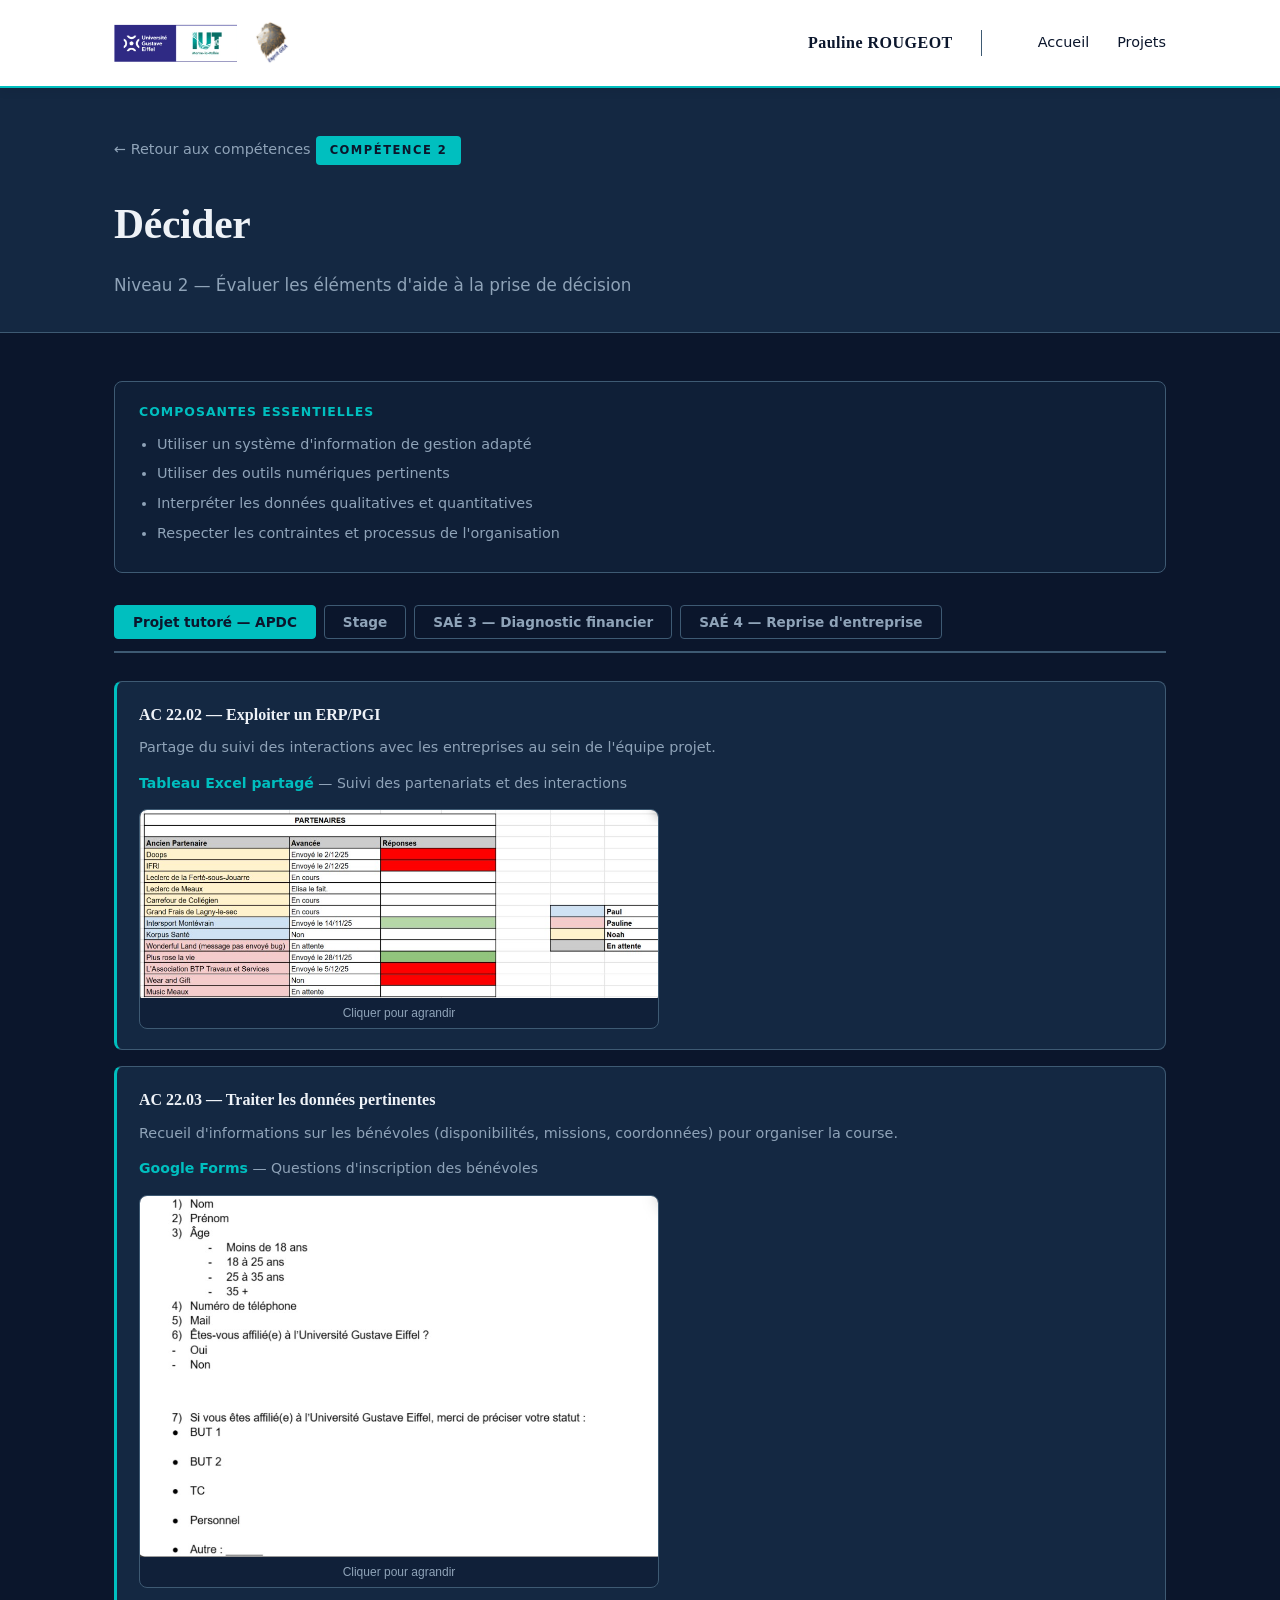
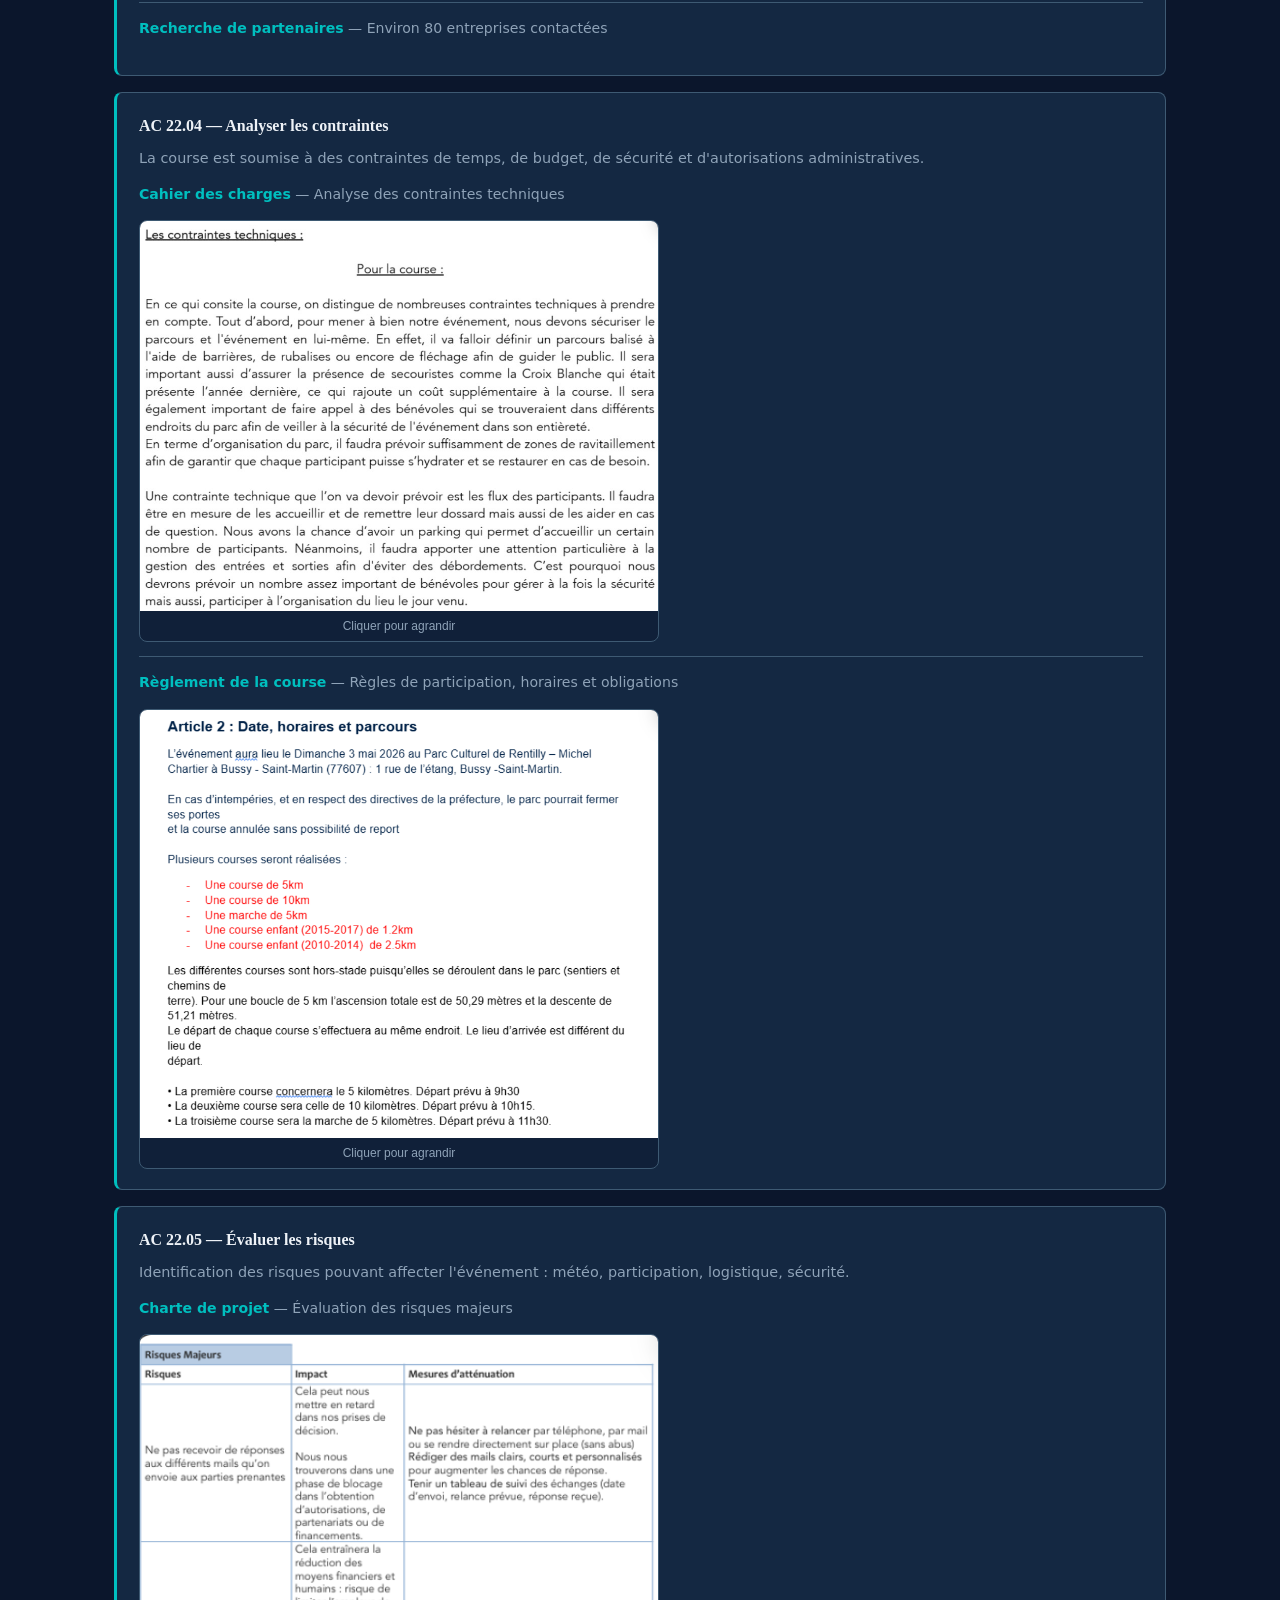
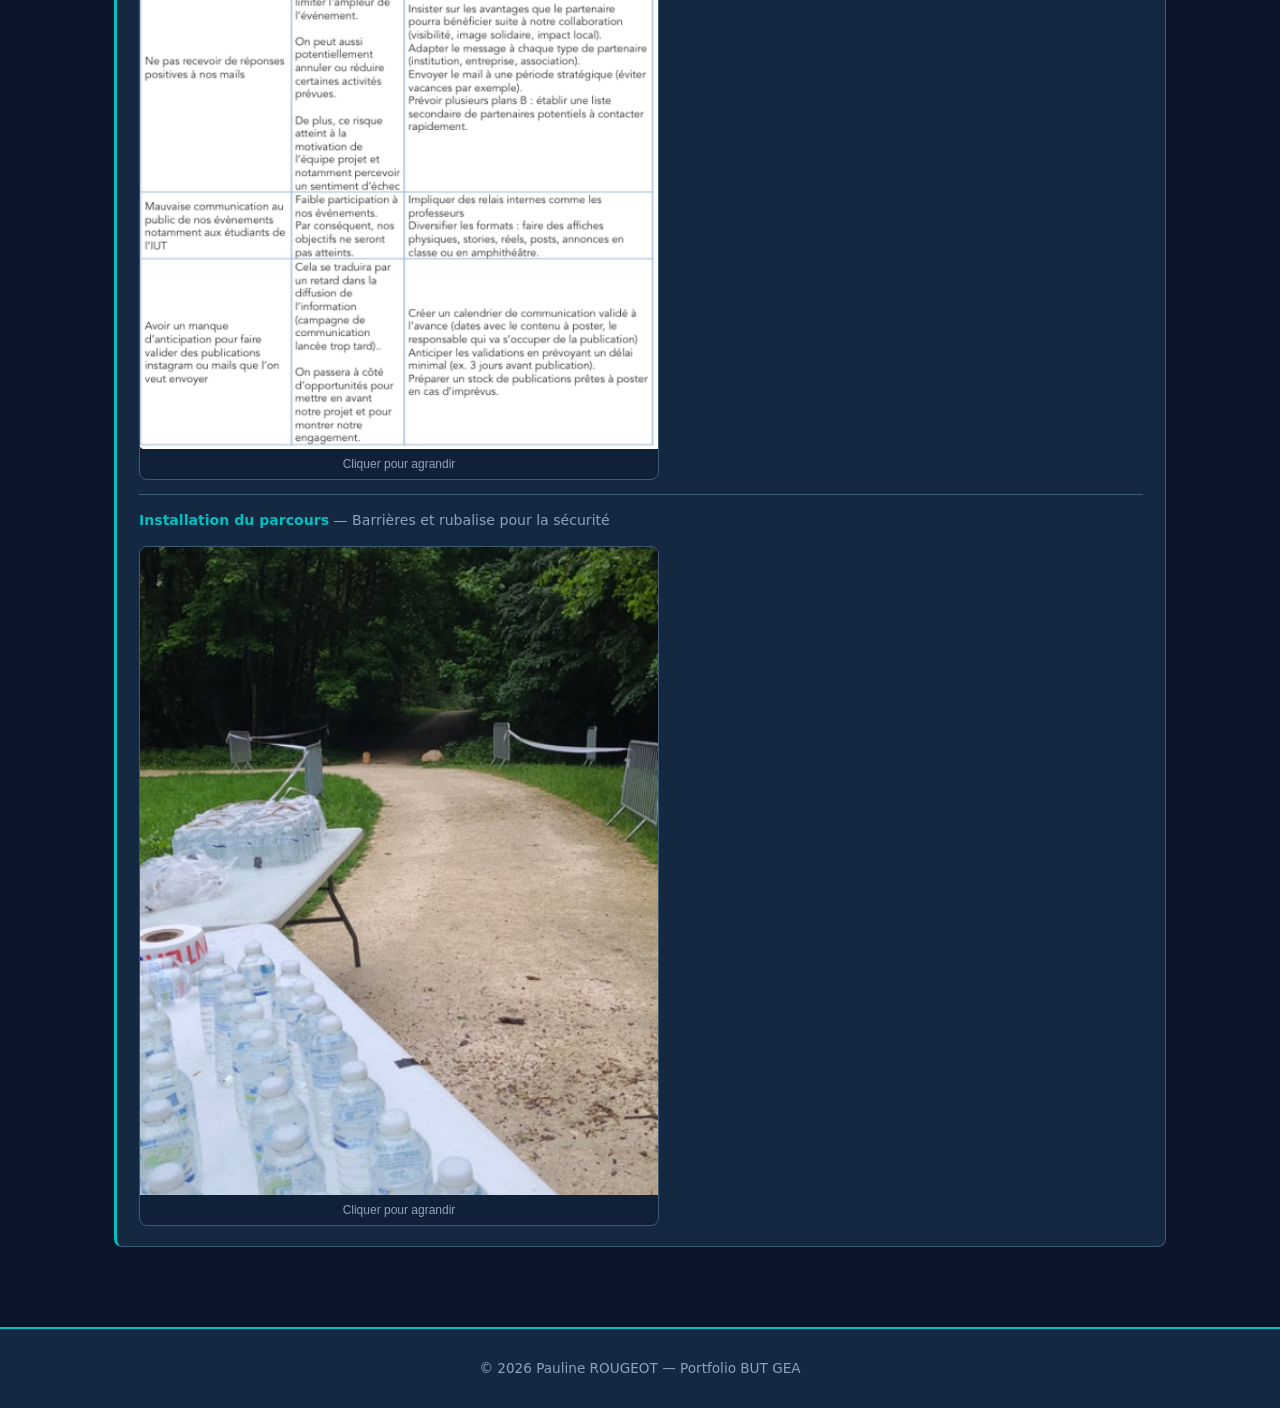
==== projects/c2.html @ 16b469e0 "Import projects folder contents as normal files" ====
<!DOCTYPE html>
<html lang="fr">
<head>
  <meta charset="UTF-8" />
  <meta name="viewport" content="width=device-width, initial-scale=1.0" />
  <title>C2 — Décider</title>
  <link rel="stylesheet" href="../css/style.css" />
</head>
<body>

  <header>
    <div class="container">
      <a href="../index.html" class="nav-brand">
        <img src="../images/logo-universite-iut.png" alt="Université Gustave Eiffel — IUT Marne-la-Vallée" class="nav-logo nav-logo-univ" />
        <img src="../images/logo-esprit-gea.png" alt="Esprit GEA" class="nav-logo nav-logo-gea" />
      </a>
      <nav>
        <span class="nav-name">Pauline ROUGEOT</span>
        <a href="../index.html">Accueil</a>
        <a href="../index.html#projets">Projets</a>
      </nav>
    </div>
  </header>

  <main>
    <section class="project-hero">
      <div class="container">
        <a href="../index.html" class="back-link">← Retour aux compétences</a>
        <span class="project-badge">Compétence 2</span>
        <h1>Décider</h1>
        <p class="subtitle">Niveau 2 — Évaluer les éléments d'aide à la prise de décision</p>
      </div>
    </section>

    <section class="project-content">
      <div class="container">

        <div class="comp-intro">
          <p class="comp-level">Composantes essentielles</p>
          <ul>
            <li>Utiliser un système d'information de gestion adapté</li>
            <li>Utiliser des outils numériques pertinents</li>
            <li>Interpréter les données qualitatives et quantitatives</li>
            <li>Respecter les contraintes et processus de l'organisation</li>
          </ul>
        </div>

        <div class="tabs">
          <div class="tab-list">
            <button class="tab-btn active" data-tab="c2-apdc">Projet tutoré — APDC</button>
            <button class="tab-btn" data-tab="c2-stage">Stage</button>
            <button class="tab-btn" data-tab="c2-sae3">SAÉ 3 — Diagnostic financier</button>
            <button class="tab-btn" data-tab="c2-sae4">SAÉ 4 — Reprise d'entreprise</button>
          </div>

          <div id="c2-apdc" class="tab-panel active">
            <div class="proof-list">

              <div class="proof-card">
                <h3>AC 22.02 — Exploiter un ERP/PGI</h3>
                <p class="proof-context">Partage du suivi des interactions avec les entreprises au sein de l'équipe projet.</p>

                <div class="proof-item">
                  <p class="proof-item-title"><strong>Tableau Excel partagé</strong> — Suivi des partenariats et des interactions</p>
                  <button type="button" class="proof-img-btn" data-lightbox="../images/c2-apdc/tableau-excel.png" data-caption="Tableau Excel partagé — Suivi des partenaires">
                    <img src="../images/c2-apdc/tableau-excel.png" alt="Tableau Excel partagé" class="proof-img" />
                    <span class="proof-img-hint">Cliquer pour agrandir</span>
                  </button>
                </div>
              </div>

              <div class="proof-card">
                <h3>AC 22.03 — Traiter les données pertinentes</h3>
                <p class="proof-context">Recueil d'informations sur les bénévoles (disponibilités, missions, coordonnées) pour organiser la course.</p>

                <div class="proof-item">
                  <p class="proof-item-title"><strong>Google Forms</strong> — Questions d'inscription des bénévoles</p>
                  <button type="button" class="proof-img-btn" data-lightbox="../images/c2-apdc/google-forms.png" data-caption="Google Forms — Inscription des bénévoles">
                    <img src="../images/c2-apdc/google-forms.png" alt="Google Forms" class="proof-img" />
                    <span class="proof-img-hint">Cliquer pour agrandir</span>
                  </button>
                </div>

                <div class="proof-item">
                  <p class="proof-item-title"><strong>Recherche de partenaires</strong> — Environ 80 entreprises contactées</p>
                </div>
              </div>

              <div class="proof-card">
                <h3>AC 22.04 — Analyser les contraintes</h3>
                <p class="proof-context">La course est soumise à des contraintes de temps, de budget, de sécurité et d'autorisations administratives.</p>

                <div class="proof-item">
                  <p class="proof-item-title"><strong>Cahier des charges</strong> — Analyse des contraintes techniques</p>
                  <button type="button" class="proof-img-btn" data-lightbox="../images/c2-apdc/cahier-des-charges.png" data-caption="Cahier des charges — Contraintes techniques">
                    <img src="../images/c2-apdc/cahier-des-charges.png" alt="Cahier des charges" class="proof-img" />
                    <span class="proof-img-hint">Cliquer pour agrandir</span>
                  </button>
                </div>

                <div class="proof-item">
                  <p class="proof-item-title"><strong>Règlement de la course</strong> — Règles de participation, horaires et obligations</p>
                  <button type="button" class="proof-img-btn" data-lightbox="../images/c2-apdc/reglement-course.png" data-caption="Règlement de la course — Date, horaires et parcours">
                    <img src="../images/c2-apdc/reglement-course.png" alt="Règlement de la course" class="proof-img" />
                    <span class="proof-img-hint">Cliquer pour agrandir</span>
                  </button>
                </div>
              </div>

              <div class="proof-card">
                <h3>AC 22.05 — Évaluer les risques</h3>
                <p class="proof-context">Identification des risques pouvant affecter l'événement : météo, participation, logistique, sécurité.</p>

                <div class="proof-item">
                  <p class="proof-item-title"><strong>Charte de projet</strong> — Évaluation des risques majeurs</p>
                  <button type="button" class="proof-img-btn" data-lightbox="../images/c2-apdc/charte-projet.png" data-caption="Charte de projet — Risques majeurs">
                    <img src="../images/c2-apdc/charte-projet.png" alt="Charte de projet" class="proof-img" />
                    <span class="proof-img-hint">Cliquer pour agrandir</span>
                  </button>
                </div>

                <div class="proof-item">
                  <p class="proof-item-title"><strong>Installation du parcours</strong> — Barrières et rubalise pour la sécurité</p>
                  <button type="button" class="proof-img-btn" data-lightbox="../images/c2-apdc/installation-parcours.png" data-caption="Installation du parcours — Barrières et ravitaillement">
                    <img src="../images/c2-apdc/installation-parcours.png" alt="Installation du parcours" class="proof-img" />
                    <span class="proof-img-hint">Cliquer pour agrandir</span>
                  </button>
                </div>
              </div>

            </div>
          </div>

          <div id="c2-stage" class="tab-panel">
            <div class="proof-list">

              <div class="proof-card">
                <h3>AC 22.01 — Analyser les enjeux du système d'information</h3>
                <p class="proof-context">Garantir la fiabilité de l'information comptable en contrôlant la qualité des données transmises par les clients.</p>

                <div class="proof-item">
                  <p class="proof-item-title"><strong>Chaintrust</strong> — Vérification des doublons reconnus</p>
                  <button type="button" class="proof-img-btn" data-lightbox="../images/c2-stage/chaintrust-doublons.png" data-caption="Chaintrust — Vérification des doublons">
                    <img src="../images/c2-stage/chaintrust-doublons.png" alt="Chaintrust — Doublons" class="proof-img" />
                    <span class="proof-img-hint">Cliquer pour agrandir</span>
                  </button>
                </div>

                <div class="proof-item">
                  <p class="proof-item-title"><strong>Chaintrust</strong> — Vérification des factures non reconnues</p>
                  <button type="button" class="proof-img-btn" data-lightbox="../images/c2-stage/chaintrust-non-reconnues.png" data-caption="Chaintrust — Factures non reconnues">
                    <img src="../images/c2-stage/chaintrust-non-reconnues.png" alt="Chaintrust — Factures non reconnues" class="proof-img" />
                    <span class="proof-img-hint">Cliquer pour agrandir</span>
                  </button>
                </div>

                <div class="proof-item">
                  <p class="proof-item-title"><strong>Logiciel comptable</strong> — Vérification de la facture générée</p>
                  <div class="proof-img-group">
                    <button type="button" class="proof-img-btn" data-lightbox="../images/c2-stage/logiciel-comptable-1.png" data-caption="Logiciel comptable — Consultation de l'écriture">
                      <img src="../images/c2-stage/logiciel-comptable-1.png" alt="Logiciel comptable — Écriture" class="proof-img" />
                      <span class="proof-img-hint">Cliquer pour agrandir</span>
                    </button>
                    <button type="button" class="proof-img-btn" data-lightbox="../images/c2-stage/logiciel-comptable-2.png" data-caption="Logiciel comptable — Justificatif de paiement">
                      <img src="../images/c2-stage/logiciel-comptable-2.png" alt="Logiciel comptable — Justificatif" class="proof-img" />
                      <span class="proof-img-hint">Cliquer pour agrandir</span>
                    </button>
                  </div>
                </div>
              </div>

              <div class="proof-card">
                <h3>AC 22.03 — Traiter les données pertinentes</h3>
                <p class="proof-context">Analyse des grands livres et intégration du chiffre d'affaires issu des logiciels de caisse.</p>

                <div class="proof-item">
                  <p class="proof-item-title"><strong>Grands livres fournisseurs</strong> — Identification des factures manquantes</p>
                  <button type="button" class="proof-img-btn" data-lightbox="../images/c2-stage/grand-livre.png" data-caption="Grand livre — Extrait de compte tiers">
                    <img src="../images/c2-stage/grand-livre.png" alt="Grand livre fournisseur" class="proof-img" />
                    <span class="proof-img-hint">Cliquer pour agrandir</span>
                  </button>
                </div>

                <div class="proof-item">
                  <p class="proof-item-title"><strong>Comptes fournisseurs</strong> — Détection des problèmes de lettrage</p>
                  <button type="button" class="proof-img-btn" data-lightbox="../images/c2-stage/comptes-fournisseurs.png" data-caption="Comptes fournisseurs — Écritures non lettrées">
                    <img src="../images/c2-stage/comptes-fournisseurs.png" alt="Comptes fournisseurs" class="proof-img" />
                    <span class="proof-img-hint">Cliquer pour agrandir</span>
                  </button>
                </div>

                <div class="proof-item">
                  <p class="proof-item-title"><strong>Écriture de caisse</strong> — Récupération et report du CA mensuel</p>
                  <div class="proof-img-group">
                    <button type="button" class="proof-img-btn" data-lightbox="../images/c2-stage/ecriture-caisse-1.png" data-caption="Écriture de caisse — Rapport Lightspeed">
                      <img src="../images/c2-stage/ecriture-caisse-1.png" alt="Écriture de caisse — Lightspeed" class="proof-img" />
                      <span class="proof-img-hint">Cliquer pour agrandir</span>
                    </button>
                    <button type="button" class="proof-img-btn" data-lightbox="../images/c2-stage/ecriture-caisse-2.png" data-caption="Écriture de caisse — Saisie en comptabilité">
                      <img src="../images/c2-stage/ecriture-caisse-2.png" alt="Écriture de caisse — Saisie" class="proof-img" />
                      <span class="proof-img-hint">Cliquer pour agrandir</span>
                    </button>
                  </div>
                </div>
              </div>

            </div>
          </div>

          <div id="c2-sae3" class="tab-panel">
            <div class="proof-list">

              <div class="proof-card">
                <h3>SAÉ 3.GC2F.02 — Diagnostic financier</h3>
                <p class="proof-context">Établir le diagnostic financier d'une entreprise après analyse des comptes annuels.</p>

                <div class="proof-item">
                  <p class="proof-item-title"><strong>Calcul de la CAF</strong> — N et N-1</p>
                  <button type="button" class="proof-img-btn" data-lightbox="../images/c2-sae3/calcul-caf.png" data-caption="Calcul de la CAF par le résultat">
                    <img src="../images/c2-sae3/calcul-caf.png" alt="Calcul de la CAF" class="proof-img" />
                    <span class="proof-img-hint">Cliquer pour agrandir</span>
                  </button>
                </div>

                <div class="proof-item">
                  <p class="proof-item-title"><strong>Bilan fonctionnel</strong> — Élaboration en N</p>
                  <button type="button" class="proof-img-btn" data-lightbox="../images/c2-sae3/bilan-fonctionnel.png" data-caption="Bilan fonctionnel en N">
                    <img src="../images/c2-sae3/bilan-fonctionnel.png" alt="Bilan fonctionnel" class="proof-img" />
                    <span class="proof-img-hint">Cliquer pour agrandir</span>
                  </button>
                </div>
              </div>

            </div>
          </div>

          <div id="c2-sae4" class="tab-panel">
            <div class="proof-list">

              <div class="proof-card">
                <h3>SAÉ 4.GC2F.02 — Fiabilité d'une reprise d'entreprise</h3>
                <p class="proof-context">Analyser les conséquences juridiques, fiscales et sociales pour choisir la forme juridique adaptée.</p>

                <div class="proof-item">
                  <p class="proof-item-title"><strong>Analyse comparative</strong> — SAS et SARL</p>
                  <button type="button" class="proof-img-btn" data-lightbox="../images/c2-sae4/analyse-comparative.png" data-caption="Analyse comparative — SAS et SARL">
                    <img src="../images/c2-sae4/analyse-comparative.png" alt="Analyse comparative SAS et SARL" class="proof-img" />
                    <span class="proof-img-hint">Cliquer pour agrandir</span>
                  </button>
                </div>

                <div class="proof-item">
                  <p class="proof-item-title"><strong>Étude des financements</strong> — Choix des modes de financement et risques associés</p>
                  <button type="button" class="proof-img-btn" data-lightbox="../images/c2-sae4/etude-financements.png" data-caption="Étude des financements — Modes de financement">
                    <img src="../images/c2-sae4/etude-financements.png" alt="Étude des financements" class="proof-img" />
                    <span class="proof-img-hint">Cliquer pour agrandir</span>
                  </button>
                </div>
              </div>

            </div>
          </div>
        </div>

      </div>
    </section>
  </main>

  <footer>
    <div class="container">
      <p>© 2026 Pauline ROUGEOT — Portfolio BUT GEA</p>
    </div>
  </footer>

  <script src="../js/tabs.js"></script>
  <script src="../js/lightbox.js"></script>
</body>
</html>
---- css/style.css ----
/* ── Variables — palette #0B162C ── */
:root {
  --navy-dark: #0B162C;
  --navy:      #142842;
  --slate:     #3E5A73;
  --teal:      #00BFBF;

  --bg:        var(--navy-dark);
  --bg-card:   var(--navy);
  --bg-card-hover: #1a3250;
  --border:    var(--slate);
  --text:      #eef2f7;
  --text-muted:#8fa3b8;
  --accent:    var(--teal);
  --accent-glow: rgba(0, 191, 191, 0.22);
  --radius:    8px;
  --font:      'Segoe UI', system-ui, -apple-system, sans-serif;
  --font-heading: Georgia, 'Times New Roman', serif;
  --shadow:    0 2px 12px rgba(0, 0, 0, 0.35);
  --shadow-hover: 0 8px 28px rgba(0, 191, 191, 0.18);
}

/* ── Reset ── */
*, *::before, *::after { box-sizing: border-box; margin: 0; padding: 0; }

html { scroll-behavior: smooth; }

body {
  font-family: var(--font);
  background: var(--bg);
  color: var(--text);
  min-height: 100vh;
  line-height: 1.65;
}

a { color: inherit; text-decoration: none; }

img { max-width: 100%; display: block; }

/* ── Layout ── */
.container {
  max-width: 1100px;
  margin: 0 auto;
  padding: 0 24px;
}

/* ── Header ── */
header {
  padding: 20px 0;
  border-bottom: 2px solid var(--teal);
  position: sticky;
  top: 0;
  background: #ffffff;
  box-shadow: 0 2px 10px rgba(11, 22, 44, 0.1);
  z-index: 100;
}

header .container {
  display: flex;
  align-items: center;
  justify-content: space-between;
}

.nav-brand {
  display: flex;
  align-items: center;
  gap: 14px;
}

.nav-logo {
  height: 42px;
  width: auto;
  object-fit: contain;
  display: block;
}

.nav-logo-univ { height: 38px; }
.nav-logo-gea  { height: 46px; }

nav {
  display: flex;
  align-items: center;
}

.nav-name {
  font-family: var(--font-heading);
  font-size: 1rem;
  font-weight: 700;
  color: var(--navy-dark);
  letter-spacing: 0.5px;
  margin-right: 28px;
  padding-right: 28px;
  border-right: 1px solid var(--border);
}

nav a {
  color: var(--navy-dark);
  font-size: 0.9rem;
  font-weight: 500;
  margin-left: 28px;
  transition: color 0.2s;
}

nav a:hover { color: var(--teal); }

/* ── Hero ── */
.hero {
  padding: 64px 0 48px;
  text-align: center;
  background: linear-gradient(180deg, var(--navy) 0%, var(--bg) 100%);
  border-bottom: 1px solid var(--border);
}

.hero-badge {
  display: inline-block;
  background: var(--teal);
  color: var(--navy-dark);
  font-size: 0.72rem;
  font-weight: 700;
  letter-spacing: 0.8px;
  text-transform: uppercase;
  padding: 7px 18px;
  border-radius: 4px;
  margin-bottom: 24px;
}

.hero h1 {
  font-family: var(--font-heading);
  font-size: clamp(2rem, 4.5vw, 3rem);
  font-weight: 700;
  letter-spacing: -0.5px;
  line-height: 1.2;
  margin-bottom: 16px;
  color: var(--text);
}

.hero h1 em {
  font-style: italic;
  color: var(--teal);
  background: none;
  -webkit-text-fill-color: unset;
}

.hero p {
  color: var(--text-muted);
  font-size: 1rem;
  font-weight: 500;
  max-width: 560px;
  margin: 0 auto;
  letter-spacing: 0.3px;
}

/* ── Cards Grid ── */
.projects-section {
  padding: 48px 0 80px;
}

.section-title {
  font-family: var(--font-heading);
  font-size: 0.85rem;
  font-weight: 700;
  letter-spacing: 1.5px;
  text-transform: uppercase;
  color: var(--teal);
  margin-bottom: 28px;
}

.cards-grid {
  display: grid;
  grid-template-columns: repeat(auto-fill, minmax(300px, 1fr));
  gap: 20px;
}

.card {
  background: var(--bg-card);
  border: 1px solid var(--border);
  border-radius: var(--radius);
  overflow: hidden;
  transition: transform 0.2s, box-shadow 0.2s, border-color 0.2s;
  display: flex;
  flex-direction: column;
  box-shadow: var(--shadow);
}

.card:hover {
  transform: translateY(-4px);
  border-color: var(--teal);
  box-shadow: var(--shadow-hover);
}

.card-thumb {
  height: 160px;
  display: flex;
  align-items: center;
  justify-content: center;
  font-family: var(--font-heading);
  font-size: 2.8rem;
  font-weight: 700;
  color: #ffffff;
  letter-spacing: 2px;
}

.card:nth-child(1) .card-thumb,
.banner-c1 { background: linear-gradient(135deg, #0B162C, #142842); }

.card:nth-child(2) .card-thumb,
.banner-c2 { background: linear-gradient(135deg, #142842, #3E5A73); }

.card:nth-child(3) .card-thumb,
.banner-c3 { background: linear-gradient(135deg, #3E5A73, #2e4a62); }

.card:nth-child(4) .card-thumb,
.banner-c4 { background: linear-gradient(135deg, #142842, #00BFBF); }

.card:nth-child(5) .card-thumb,
.banner-c5 { background: linear-gradient(135deg, #3E5A73, #00BFBF); }

.card-body {
  padding: 22px 24px 24px;
  flex: 1;
  display: flex;
  flex-direction: column;
  border-top: 3px solid var(--teal);
}

.card-tag {
  font-size: 0.72rem;
  font-weight: 600;
  letter-spacing: 1px;
  text-transform: uppercase;
  color: var(--teal);
  margin-bottom: 8px;
}

.card-title {
  font-family: var(--font-heading);
  font-size: 1.15rem;
  font-weight: 700;
  color: var(--text);
  margin-bottom: 10px;
}

.card-desc {
  color: var(--text-muted);
  font-size: 0.9rem;
  flex: 1;
  margin-bottom: 18px;
}

.card-link {
  display: inline-flex;
  align-items: center;
  gap: 6px;
  font-size: 0.85rem;
  font-weight: 600;
  color: var(--teal);
  transition: gap 0.2s, color 0.2s;
}

.card:hover .card-link { gap: 10px; }

/* ── Project Page ── */
.project-hero {
  padding: 48px 0 32px;
  background: var(--navy);
  border-bottom: 1px solid var(--border);
}

.back-link {
  display: inline-flex;
  align-items: center;
  gap: 8px;
  color: var(--text-muted);
  font-size: 0.9rem;
  margin-bottom: 28px;
  transition: color 0.2s;
}

.back-link:hover { color: var(--teal); }

.project-badge {
  display: inline-block;
  font-size: 0.72rem;
  font-weight: 700;
  letter-spacing: 1.5px;
  text-transform: uppercase;
  color: var(--navy-dark);
  background: var(--teal);
  padding: 5px 14px;
  border-radius: 4px;
  margin-bottom: 16px;
}

.project-hero h1 {
  font-family: var(--font-heading);
  font-size: clamp(1.8rem, 3.5vw, 2.6rem);
  font-weight: 700;
  color: var(--text);
  letter-spacing: -0.3px;
  margin-bottom: 14px;
}

.project-hero .subtitle {
  color: var(--text-muted);
  font-size: 1.05rem;
  max-width: 620px;
}

.project-banner {
  height: 220px;
  border-radius: var(--radius);
  margin: 36px 0 0;
  display: flex;
  align-items: center;
  justify-content: center;
  font-family: var(--font-heading);
  font-size: 4.5rem;
  font-weight: 700;
  color: #ffffff;
  letter-spacing: 4px;
  box-shadow: var(--shadow);
}

.project-content {
  padding: 48px 0 80px;
}

.project-content h2 {
  font-family: var(--font-heading);
  font-size: 1.25rem;
  font-weight: 700;
  color: var(--teal);
  margin: 32px 0 12px;
  padding-bottom: 8px;
  border-bottom: 2px solid var(--border);
}

.project-content p {
  color: var(--text-muted);
  margin-bottom: 14px;
}

.tech-tags {
  display: flex;
  flex-wrap: wrap;
  gap: 8px;
  margin: 18px 0;
}

.tech-tag {
  background: rgba(62, 90, 115, 0.35);
  border: 1px solid var(--border);
  color: var(--text);
  font-size: 0.78rem;
  font-weight: 500;
  padding: 5px 12px;
  border-radius: 4px;
}

.project-meta {
  display: grid;
  grid-template-columns: repeat(auto-fill, minmax(200px, 1fr));
  gap: 16px;
  margin: 28px 0;
}

.meta-item {
  background: var(--bg-card);
  border: 1px solid var(--border);
  border-left: 3px solid var(--teal);
  border-radius: var(--radius);
  padding: 18px 20px;
  box-shadow: var(--shadow);
}

.meta-item .label {
  font-size: 0.72rem;
  text-transform: uppercase;
  letter-spacing: 1px;
  color: var(--text-muted);
  margin-bottom: 5px;
}

.meta-item .value {
  font-size: 0.95rem;
  font-weight: 600;
  color: var(--text);
}

/* ── Competency page ── */
.comp-intro {
  background: rgba(20, 40, 66, 0.5);
  border: 1px solid var(--border);
  border-radius: var(--radius);
  padding: 20px 24px;
  margin-bottom: 32px;
}

.comp-intro .comp-level {
  font-size: 0.78rem;
  font-weight: 600;
  text-transform: uppercase;
  letter-spacing: 1px;
  color: var(--teal);
  margin-bottom: 10px;
}

.comp-intro ul {
  color: var(--text-muted);
  font-size: 0.9rem;
  padding-left: 18px;
}

.comp-intro li { margin-bottom: 6px; }

/* ── Tabs ── */
.tabs { margin-top: 8px; }

.tab-list {
  display: flex;
  flex-wrap: wrap;
  gap: 8px;
  margin-bottom: 28px;
  border-bottom: 2px solid var(--border);
  padding-bottom: 12px;
}

.tab-btn {
  background: transparent;
  border: 1px solid var(--border);
  color: var(--text-muted);
  font-family: var(--font);
  font-size: 0.85rem;
  font-weight: 600;
  padding: 8px 18px;
  border-radius: 4px;
  cursor: pointer;
  transition: background 0.2s, color 0.2s, border-color 0.2s;
}

.tab-btn:hover { color: var(--text); border-color: var(--teal); }

.tab-btn.active {
  background: var(--teal);
  color: var(--navy-dark);
  border-color: var(--teal);
}

.tab-panel { display: none; }
.tab-panel.active { display: block; }

/* ── Proof cards ── */
.proof-list {
  display: flex;
  flex-direction: column;
  gap: 16px;
}

.proof-card {
  background: var(--bg-card);
  border: 1px solid var(--border);
  border-left: 3px solid var(--teal);
  border-radius: var(--radius);
  padding: 20px 22px;
}

.proof-card h3 {
  font-family: var(--font-heading);
  font-size: 1rem;
  color: var(--text);
  margin-bottom: 8px;
}

.proof-card .proof-context {
  color: var(--text-muted);
  font-size: 0.9rem;
  margin-bottom: 12px;
}

.proof-docs {
  list-style: none;
  display: flex;
  flex-direction: column;
  gap: 8px;
}

.proof-docs li {
  background: rgba(62, 90, 115, 0.25);
  border: 1px solid var(--border);
  border-radius: 4px;
  padding: 10px 14px;
  font-size: 0.85rem;
  color: var(--text);
}

.proof-docs strong { color: var(--teal); }

.proof-item {
  margin-top: 14px;
  padding-top: 14px;
  border-top: 1px solid var(--border);
}

.proof-item:first-of-type {
  margin-top: 12px;
  padding-top: 0;
  border-top: none;
}

.proof-item-title {
  font-size: 0.88rem;
  color: var(--text);
  margin-bottom: 10px;
}

.proof-item-title strong { color: var(--teal); }

.proof-img-btn {
  display: block;
  width: 100%;
  max-width: 520px;
  padding: 0;
  border: 1px solid var(--border);
  border-radius: var(--radius);
  background: rgba(11, 22, 44, 0.4);
  cursor: zoom-in;
  overflow: hidden;
  transition: border-color 0.2s, box-shadow 0.2s;
}

.proof-img-btn:hover {
  border-color: var(--teal);
  box-shadow: 0 4px 20px var(--accent-glow);
}

.proof-img {
  width: 100%;
  height: auto;
  display: block;
}

.proof-img-hint {
  display: block;
  font-size: 0.75rem;
  color: var(--text-muted);
  padding: 8px 12px;
  text-align: center;
}

.proof-img-group {
  display: flex;
  flex-direction: column;
  gap: 12px;
}

/* ── Lightbox ── */
.lightbox {
  position: fixed;
  inset: 0;
  z-index: 1000;
  display: none;
  align-items: center;
  justify-content: center;
  padding: 24px;
}

.lightbox.open { display: flex; }

.lightbox-backdrop {
  position: absolute;
  inset: 0;
  background: rgba(11, 22, 44, 0.92);
}

.lightbox-dialog {
  position: relative;
  z-index: 1;
  max-width: 95vw;
  max-height: 95vh;
  display: flex;
  flex-direction: column;
  align-items: center;
}

.lightbox-img {
  max-width: 95vw;
  max-height: 85vh;
  object-fit: contain;
  border-radius: var(--radius);
  box-shadow: 0 8px 40px rgba(0, 0, 0, 0.5);
}

.lightbox-caption {
  color: var(--text);
  font-size: 0.9rem;
  margin-bottom: 12px;
  text-align: center;
}

.lightbox-close {
  position: absolute;
  top: -40px;
  right: 0;
  background: transparent;
  border: none;
  color: #ffffff;
  font-size: 2rem;
  line-height: 1;
  cursor: pointer;
  padding: 4px 8px;
}

.lightbox-close:hover { color: var(--teal); }

/* ── Footer ── */
footer {
  border-top: 2px solid var(--teal);
  background: var(--navy);
  padding: 28px 0;
  text-align: center;
  color: var(--text-muted);
  font-size: 0.85rem;
}

/* ── Responsive ── */
@media (max-width: 600px) {
  header .container { flex-wrap: wrap; gap: 12px; }
  nav { flex-wrap: wrap; }
  .nav-name {
    font-size: 0.85rem;
    margin-right: 16px;
    padding-right: 16px;
  }
  nav a { margin-left: 16px; font-size: 0.85rem; }
  .hero { padding: 40px 0 32px; }
  .hero-badge { font-size: 0.65rem; padding: 6px 12px; }
  .cards-grid { grid-template-columns: 1fr; }
  .nav-brand { gap: 8px; }
  .nav-logo-univ { height: 28px; }
  .nav-logo-gea  { height: 34px; }
}
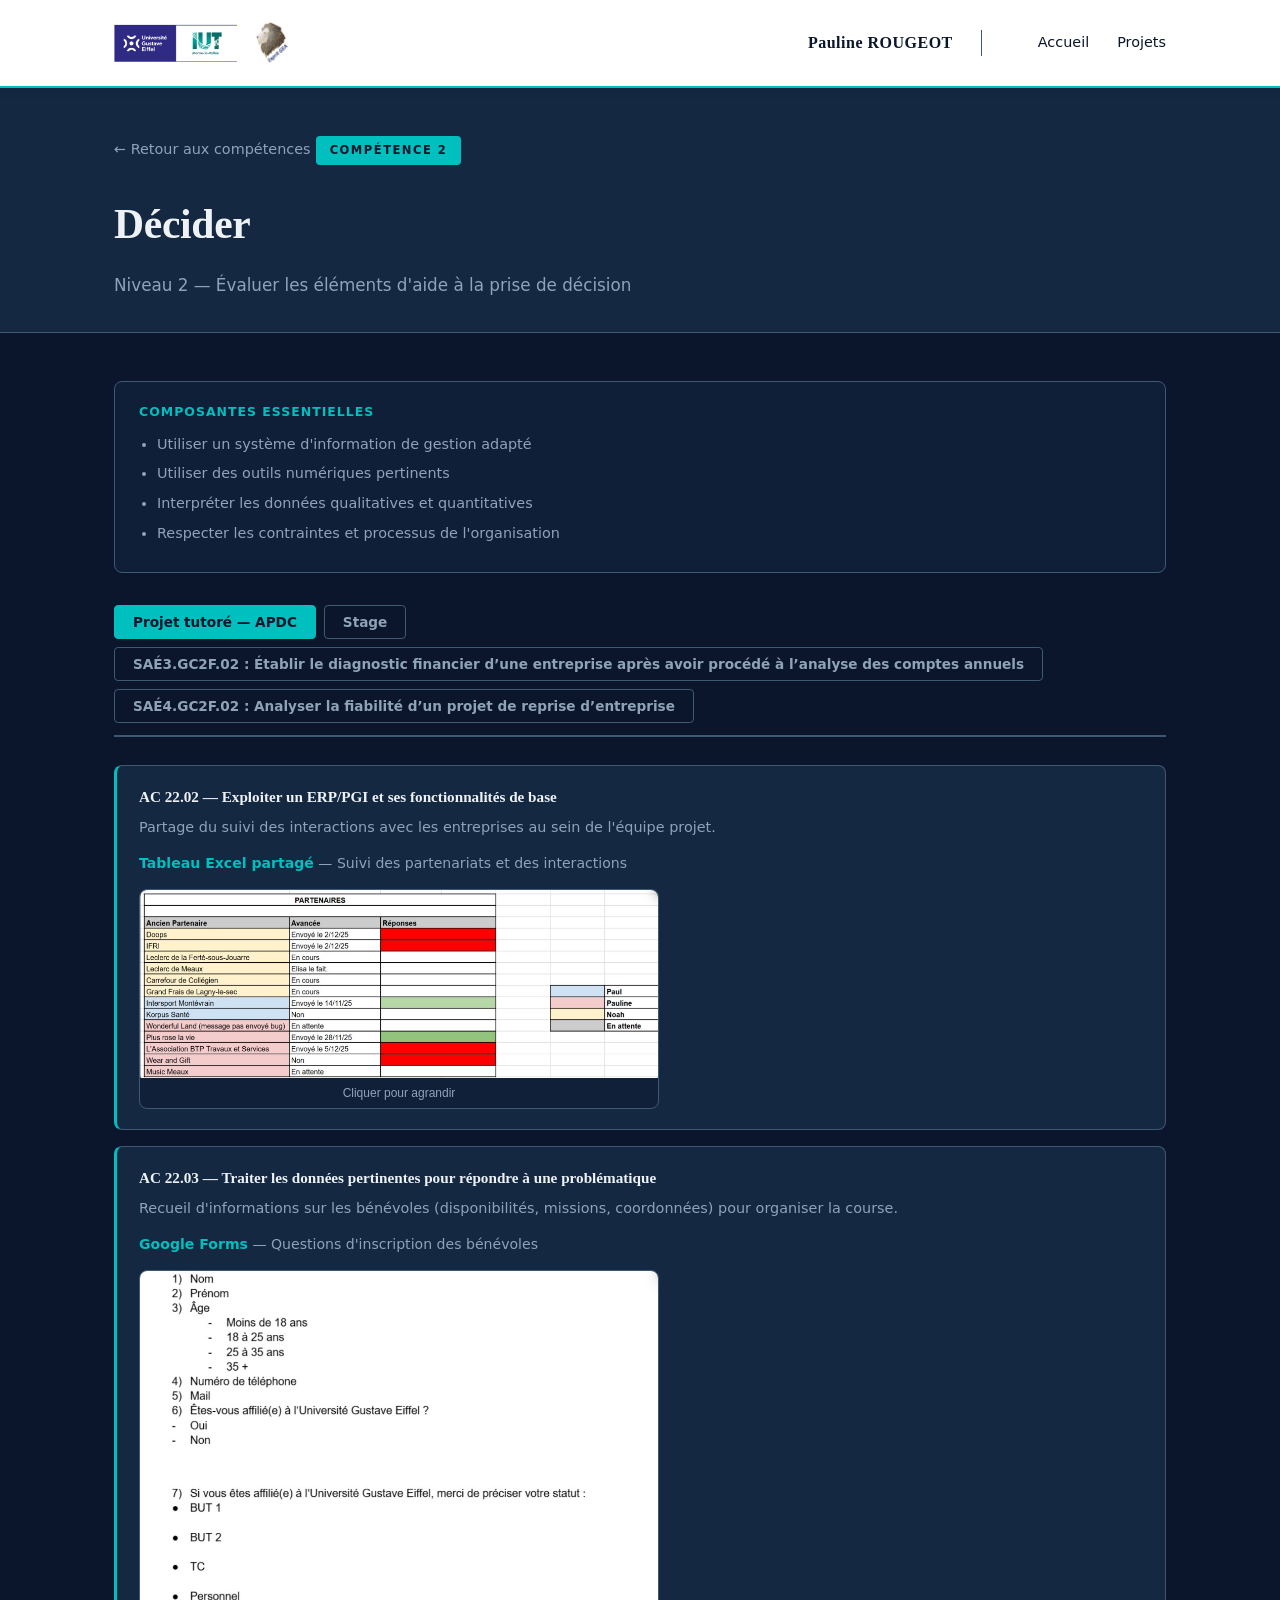
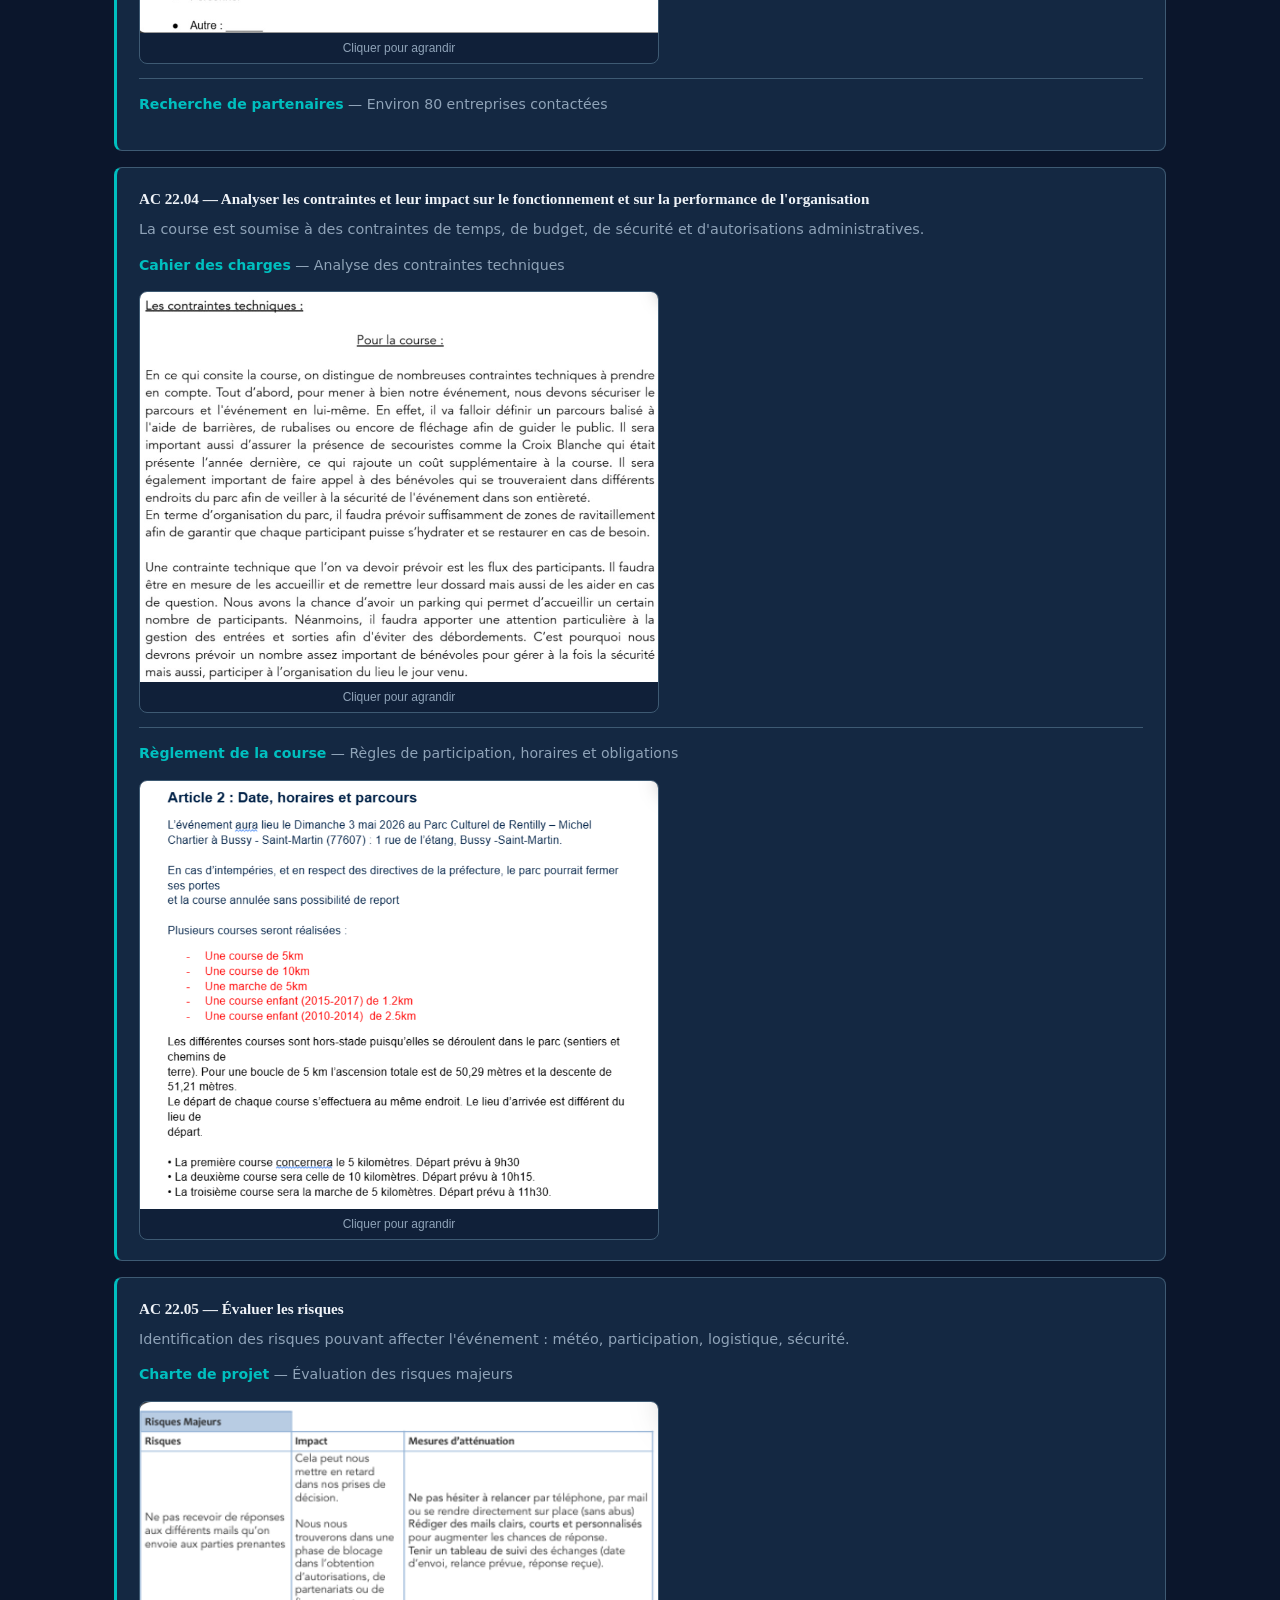
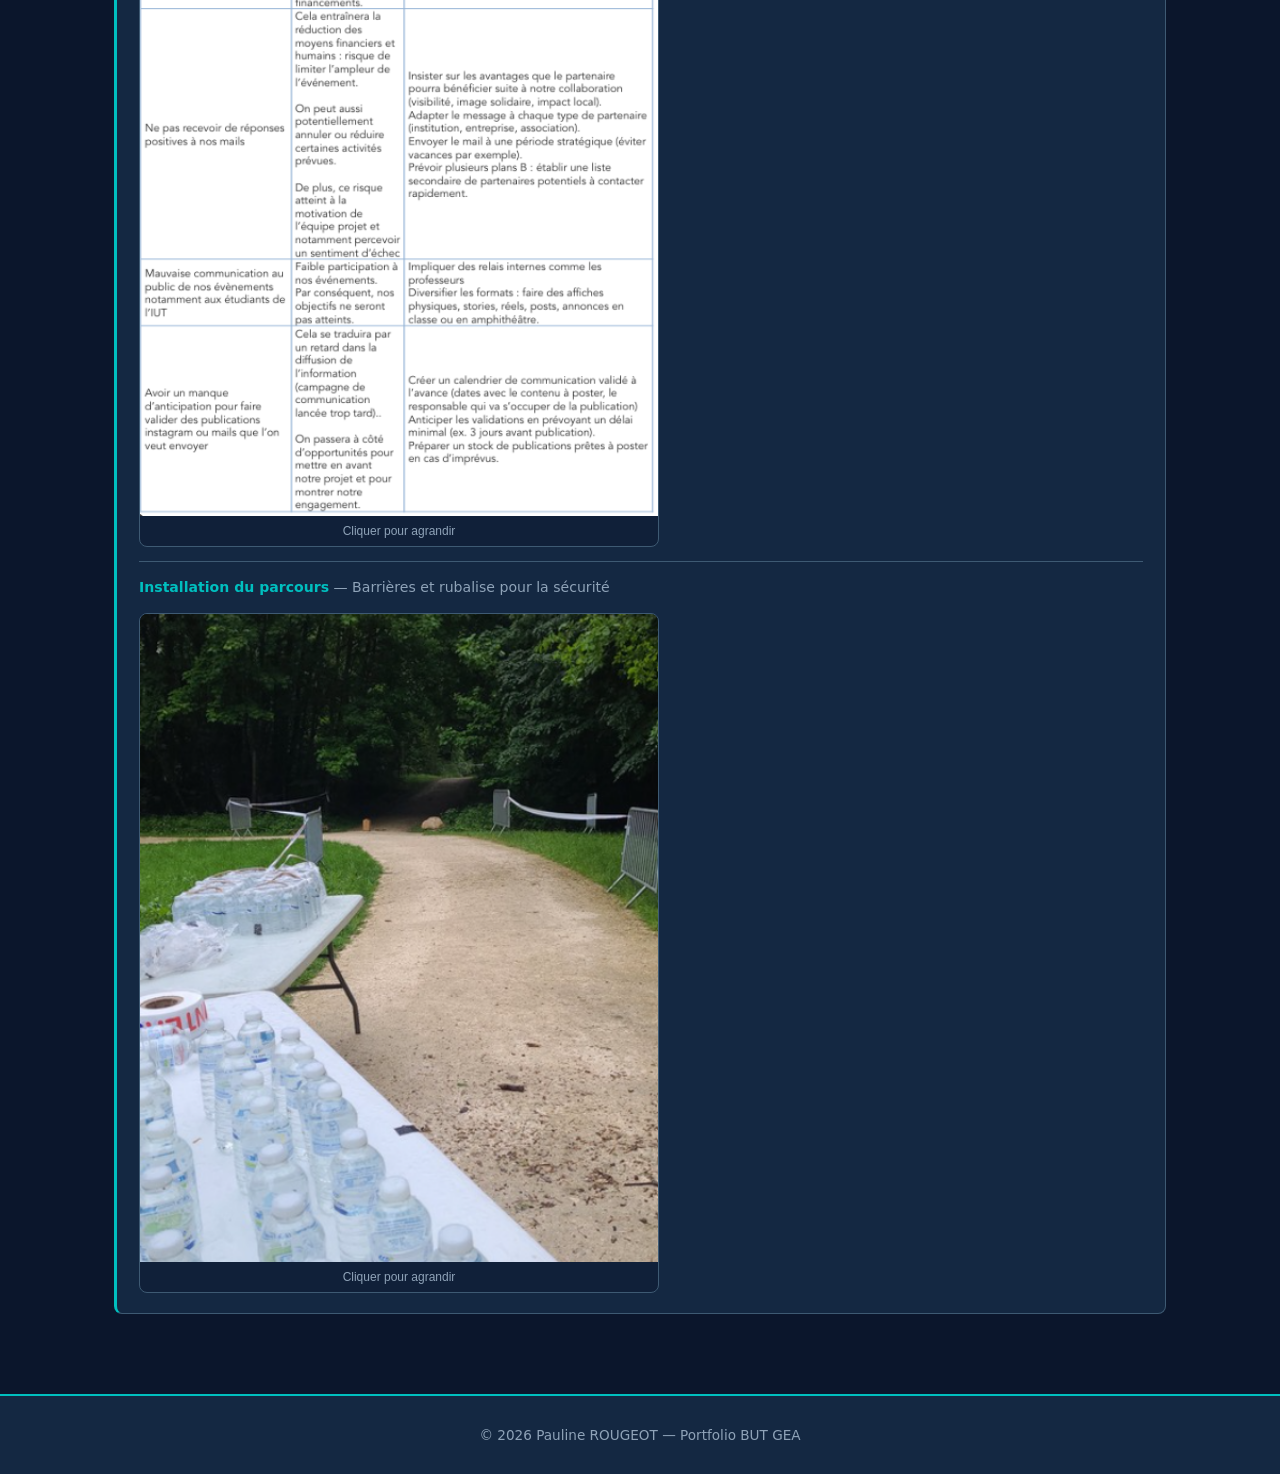
==== commit c47ba723: "Initial commit" ====
--- a/projects/c2.html
+++ b/projects/c2.html
@@ -49,15 +49,15 @@
           <div class="tab-list">
             <button class="tab-btn active" data-tab="c2-apdc">Projet tutoré — APDC</button>
             <button class="tab-btn" data-tab="c2-stage">Stage</button>
-            <button class="tab-btn" data-tab="c2-sae3">SAÉ 3 — Diagnostic financier</button>
-            <button class="tab-btn" data-tab="c2-sae4">SAÉ 4 — Reprise d'entreprise</button>
+            <button class="tab-btn" data-tab="c2-sae3">SAÉ3.GC2F.02 : Établir le diagnostic financier d’une entreprise après avoir procédé à l’analyse des comptes annuels</button>
+            <button class="tab-btn" data-tab="c2-sae4">SAÉ4.GC2F.02 : Analyser la fiabilité d’un projet de reprise d’entreprise</button>
           </div>
 
           <div id="c2-apdc" class="tab-panel active">
             <div class="proof-list">
 
               <div class="proof-card">
-                <h3>AC 22.02 — Exploiter un ERP/PGI</h3>
+                <h3>AC 22.02 — Exploiter un ERP/PGI et ses fonctionnalités de base</h3>
                 <p class="proof-context">Partage du suivi des interactions avec les entreprises au sein de l'équipe projet.</p>
 
                 <div class="proof-item">
@@ -70,7 +70,7 @@
               </div>
 
               <div class="proof-card">
-                <h3>AC 22.03 — Traiter les données pertinentes</h3>
+                <h3>AC 22.03 — Traiter les données pertinentes pour répondre à une problématique</h3>
                 <p class="proof-context">Recueil d'informations sur les bénévoles (disponibilités, missions, coordonnées) pour organiser la course.</p>
 
                 <div class="proof-item">
@@ -87,7 +87,7 @@
               </div>
 
               <div class="proof-card">
-                <h3>AC 22.04 — Analyser les contraintes</h3>
+                <h3>AC 22.04 — Analyser les contraintes et leur impact sur le fonctionnement et sur la performance de l'organisation</h3>
                 <p class="proof-context">La course est soumise à des contraintes de temps, de budget, de sécurité et d'autorisations administratives.</p>
 
                 <div class="proof-item">
@@ -135,7 +135,7 @@
             <div class="proof-list">
 
               <div class="proof-card">
-                <h3>AC 22.01 — Analyser les enjeux du système d'information</h3>
+                <h3>AC 22.01 — Analyser les enjeux du système d'information et leur impact sur le fonctionnement de l'organisation</h3>
                 <p class="proof-context">Garantir la fiabilité de l'information comptable en contrôlant la qualité des données transmises par les clients.</p>
 
                 <div class="proof-item">
@@ -170,7 +170,7 @@
               </div>
 
               <div class="proof-card">
-                <h3>AC 22.03 — Traiter les données pertinentes</h3>
+                <h3>AC 22.03 — Traiter les données pertinentes pour répondre à une problématique</h3>
                 <p class="proof-context">Analyse des grands livres et intégration du chiffre d'affaires issu des logiciels de caisse.</p>
 
                 <div class="proof-item">
@@ -211,7 +211,7 @@
             <div class="proof-list">
 
               <div class="proof-card">
-                <h3>SAÉ 3.GC2F.02 — Diagnostic financier</h3>
+                <h3>AC 22.05 — Évaluer les risques</h3>
                 <p class="proof-context">Établir le diagnostic financier d'une entreprise après analyse des comptes annuels.</p>
 
                 <div class="proof-item">
@@ -238,7 +238,7 @@
             <div class="proof-list">
 
               <div class="proof-card">
-                <h3>SAÉ 4.GC2F.02 — Fiabilité d'une reprise d'entreprise</h3>
+                <h3>AC 22.04 — Analyser les contraintes et leur impact sur le fonctionnement et sur la performance de l'organisation</h3>
                 <p class="proof-context">Analyser les conséquences juridiques, fiscales et sociales pour choisir la forme juridique adaptée.</p>
 
                 <div class="proof-item">
--- a/css/style.css
+++ b/css/style.css
@@ -466,7 +466,8 @@
 
 .proof-card h3 {
   font-family: var(--font-heading);
-  font-size: 1rem;
+  font-size: 0.95rem;
+  line-height: 1.45;
   color: var(--text);
   margin-bottom: 8px;
 }
@@ -588,13 +589,6 @@
   object-fit: contain;
   border-radius: var(--radius);
   box-shadow: 0 8px 40px rgba(0, 0, 0, 0.5);
-}
-
-.lightbox-caption {
-  color: var(--text);
-  font-size: 0.9rem;
-  margin-bottom: 12px;
-  text-align: center;
 }
 
 .lightbox-close {
